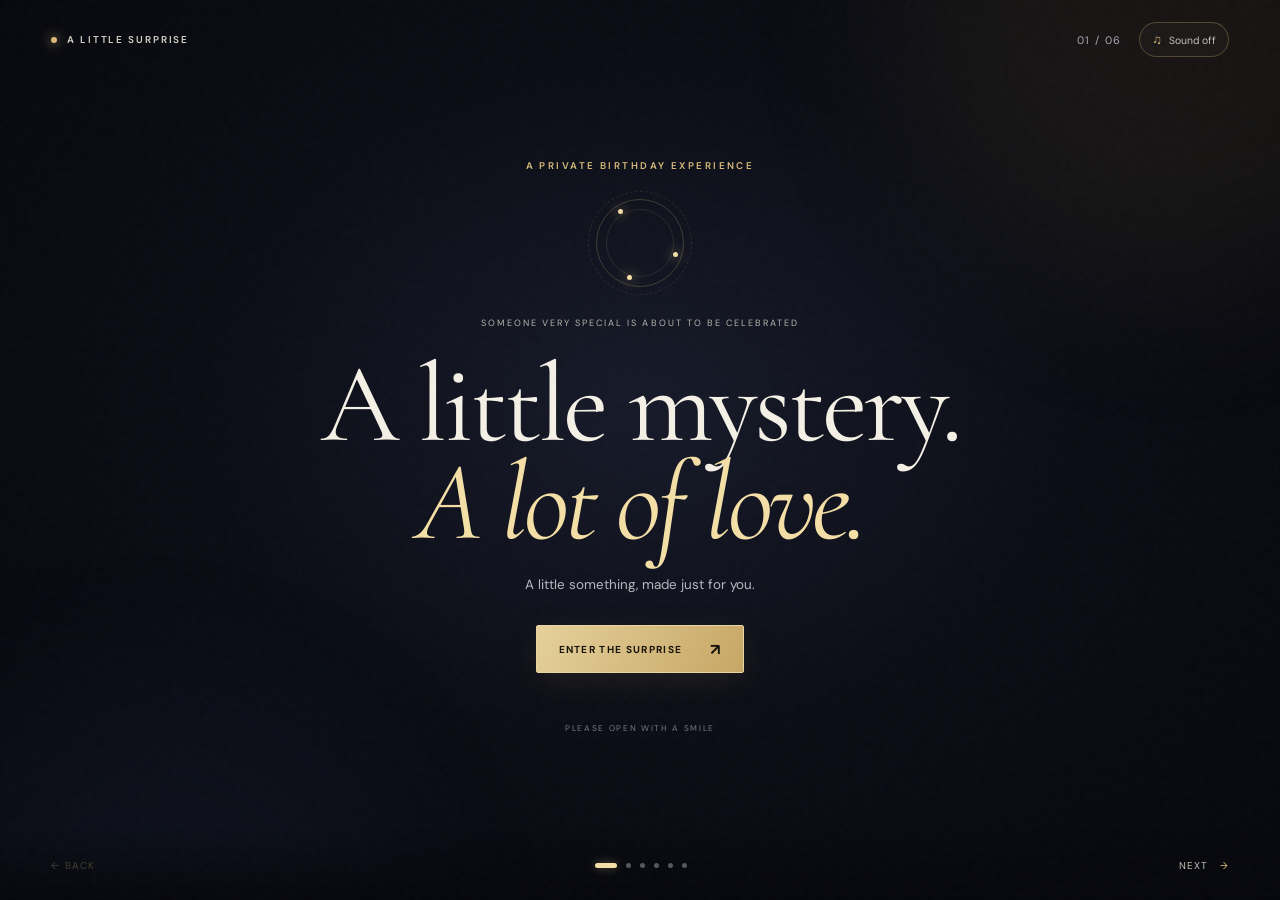
==== index.html @ 90b648a1 "Create index.html" ====
<!doctype html>
<html lang="en">
<head>
  <meta charset="utf-8">
  <meta name="viewport" content="width=device-width, initial-scale=1">
  <meta name="theme-color" content="#090b12">
  <meta name="description" content="A birthday surprise made with love for Bhaiya — 14 November.">
  <title>A Special Surprise | 14 November</title>
  <link rel="preconnect" href="https://fonts.googleapis.com">
  <link rel="preconnect" href="https://fonts.gstatic.com" crossorigin>
  <link href="https://fonts.googleapis.com/css2?family=Cormorant+Garamond:wght@400;500;600;700&family=DM+Sans:wght@400;500;600;700&display=swap" rel="stylesheet">
  <link rel="stylesheet" href="style.css">
</head>
<body>
  <div class="grain" aria-hidden="true"></div>
  <div class="ambient ambient-one" aria-hidden="true"></div>
  <div class="ambient ambient-two" aria-hidden="true"></div>
  <div id="sparkles" class="sparkles" aria-hidden="true"></div>

  <header class="topbar">
    <a class="wordmark" href="#" aria-label="Birthday surprise home" id="homeLink"><span class="wordmark-dot"></span> A LITTLE SURPRISE</a>
    <div class="topbar-right">
      <span id="stepCounter" class="step-counter">01 / 06</span>
      <button id="soundToggle" class="sound-toggle" type="button" aria-pressed="false" title="Toggle ambient sound">♫ <span>Sound off</span></button>
    </div>
  </header>

  <main id="experience" aria-live="polite">
    <!-- Page 1: The Mysterious Entrance -->
    <section class="page active" data-page="0" aria-label="The Mysterious Entrance">
      <div class="page-content entrance-content">
        <p class="eyebrow reveal">A PRIVATE BIRTHDAY EXPERIENCE</p>
        <div class="orbit" aria-hidden="true"><span></span><span></span><span></span></div>
        <p class="micro-label reveal delay-1">SOMEONE VERY SPECIAL IS ABOUT TO BE CELEBRATED</p>
        <h1 class="hero-title reveal delay-2">A little mystery.<br><em>A lot of love.</em></h1>
        <p class="subcopy reveal delay-3">A little something, made just for you.</p>
        <button class="primary-button reveal delay-4" data-next type="button">ENTER THE SURPRISE <span>↗</span></button>
        <p class="bottom-note reveal delay-4">PLEASE OPEN WITH A SMILE</p>
      </div>
    </section>

    <!-- Page 2: Grand reveal -->
    <section class="page" data-page="1" aria-label="The Grand Reveal" hidden>
      <div class="page-content reveal-page">
        <p class="eyebrow">TODAY, WE CELEBRATE SOMEONE EXTRAORDINARY</p>
        <div class="fine-line"></div>
        <p class="name-small">THE ONE & ONLY</p>
        <h2 class="brother-name"><span>"l"ΛΠVΞΞR</span><span>ΛHl'll'lΞD</span></h2>
        <div class="fine-line short"></div>
        <h3 class="birthday-heading">Happy Birthday, <em>Bhai!</em></h3>
        <p class="date-line">14 <span>·</span> NOVEMBER</p>
        <p class="subcopy">Your day. Your story. Your own little universe.</p>
        <button class="primary-button" data-next type="button">THERE'S MORE <span>↗</span></button>
      </div>
    </section>

    <!-- Page 3: Gift -->
    <section class="page" data-page="2" aria-label="Unlock Your Surprise" hidden>
      <div class="page-content gift-content">
        <p class="eyebrow">A LITTLE SOMETHING, JUST FOR YOU</p>
        <h2 class="section-title">A gift with <em>meaning.</em></h2>
        <p class="subcopy">Some surprises are better when you open them yourself.</p>
        <button id="giftButton" class="gift-button" type="button" aria-label="Open your gift">
          <span class="gift-glow"></span><span class="gift-bow">✧</span><span class="gift-box">🎁</span>
          <span class="gift-caption">TAP TO UNWRAP</span>
        </button>
        <div id="giftMessage" class="gift-message" hidden>
          <p class="eyebrow">SURPRISE UNLOCKED</p>
          <h3>For the brother who deserves the world. ✨</h3>
          <p>May life bring you more reasons to smile, more dreams to chase, and more beautiful moments than you can count.</p>
          <button class="primary-button" data-next type="button">READ MY LETTER <span>↗</span></button>
        </div>
      </div>
    </section>

    <!-- Page 4: Letter -->
    <section class="page" data-page="3" aria-label="A Message From the Heart" hidden>
      <div class="page-content letter-content">
        <p class="eyebrow">A MESSAGE FROM THE HEART</p>
        <article class="letter">
          <div class="letter-top">✦ &nbsp; A LETTER FOR BHAIYA &nbsp; ✦</div>
          <h2>Dear Bhaiya, <em>❤️</em></h2>
          <p>You are more than just my brother. You are someone I look up to, someone whose presence makes life better, and someone I will always wish the best for.</p>
          <p>On your special day, I wish you happiness, success, peace, good health, and the courage to achieve every dream you carry in your heart.</p>
          <p>No matter how busy life gets, I hope you always remember how much you mean to me.</p>
          <p class="signature">With love,<br><span>Your little brother</span></p>
          <p class="edit-note">P.S. You can personalize this letter in <code>script.js</code>.</p>
        </article>
        <button class="primary-button" data-next type="button">OUR MEMORIES <span>↗</span></button>
      </div>
    </section>

    <!-- Page 5: Memories -->
    <section class="page" data-page="4" aria-label="Memories and Moments" hidden>
      <div class="page-content memories-content">
        <p class="eyebrow">LITTLE MOMENTS. BIG MEMORIES.</p>
        <h2 class="section-title">Our story, <em>still unfolding.</em></h2>
        <p class="subcopy">A few words for all the memories we have — and all the ones still waiting for us.</p>
        <div class="memory-grid">
          <article class="memory-card memory-card-one"><span class="memory-icon">✦</span><p>THE GOOD TIMES</p><h3>More laughter,<br>always.</h3></article>
          <article class="memory-card memory-card-two"><span class="memory-icon">∞</span><p>THE BOND</p><h3>A brother today.<br>A friend forever.</h3></article>
          <article class="memory-card memory-card-three"><span class="memory-icon">☾</span><p>WHAT'S AHEAD</p><h3>More memories<br>to make.</h3></article>
        </div>
        <p class="memory-footnote">Add your real photos and favorite memories here whenever you're ready.</p>
        <button class="primary-button" data-next type="button">ONE LAST THING <span>↗</span></button>
      </div>
    </section>

    <!-- Page 6: Final celebration -->
    <section class="page" data-page="5" aria-label="The Final Celebration" hidden>
      <div class="page-content finale-content">
        <div class="firework firework-one" aria-hidden="true"></div>
        <div class="firework firework-two" aria-hidden="true"></div>
        <div class="cake" aria-hidden="true">🎂</div>
        <p class="eyebrow">A NEW CHAPTER BEGINS</p>
        <h2 class="finale-title">HAPPY<br><em>BIRTHDAY!</em></h2>
        <p class="finale-name">"l"ΛΠVΞΞR ΛHl'll'lΞD</p>
        <p class="date-line">14 <span>·</span> NOVEMBER</p>
        <p class="finale-message">May your next chapter be your best one yet.</p>
        <p class="made-with-love">MADE WITH LOVE, ESPECIALLY FOR YOU <span>♥</span></p>
        <button id="restartButton" class="secondary-button" type="button">↺ EXPERIENCE IT AGAIN</button>
      </div>
    </section>
  </main>

  <nav class="page-nav" aria-label="Experience navigation">
    <button id="prevButton" class="nav-button" type="button" disabled>← <span>BACK</span></button>
    <div class="progress-dots" id="progressDots" aria-label="Page progress">
      <button class="progress-dot active" data-go="0" aria-label="Go to entrance"></button>
      <button class="progress-dot" data-go="1" aria-label="Go to grand reveal"></button>
      <button class="progress-dot" data-go="2" aria-label="Go to gift"></button>
      <button class="progress-dot" data-go="3" aria-label="Go to letter"></button>
      <button class="progress-dot" data-go="4" aria-label="Go to memories"></button>
      <button class="progress-dot" data-go="5" aria-label="Go to celebration"></button>
    </div>
    <button id="nextButton" class="nav-button" type="button">NEXT <span>→</span></button>
  </nav>

  <div id="transitionCurtain" class="transition-curtain" aria-hidden="true">
    <div class="curtain-inner"><span class="curtain-star">✦</span><p>THE MYSTERIOUS ENTRANCE</p><span class="curtain-line"></span></div>
  </div>
  <noscript><p class="noscript">Please enable JavaScript to experience the page transitions.</p></noscript>
  <script src="script.js"></script>
</body>
  </html>
---- style.css ----
/* Birthday Surprise — Midnight & Gold theme */
:root {
  --bg: #090b12;
  --bg-soft: #111522;
  --gold: #d9bd7b;
  --gold-bright: #f4dfa6;
  --cream: #f5f0e6;
  --muted: #a9a9b5;
  --line: rgba(217,189,123,.28);
  --serif: "Cormorant Garamond", Georgia, serif;
  --sans: "DM Sans", Arial, sans-serif;
}
* { box-sizing: border-box; }
html, body { margin: 0; min-height: 100%; background: var(--bg); color: var(--cream); font-family: var(--sans); }
body { min-height: 100svh; overflow: hidden; background: radial-gradient(ellipse at 50% 45%, #171a29 0%, #0b0d15 48%, #07080d 100%); }
button, a { font: inherit; }
button { color: inherit; }
.grain { position: fixed; inset: 0; pointer-events: none; opacity: .12; z-index: 20; background-image: url("data:image/svg+xml,%3Csvg viewBox='0 0 180 180' xmlns='http://www.w3.org/2000/svg'%3E%3Cfilter id='n'%3E%3CfeTurbulence type='fractalNoise' baseFrequency='.8' numOctaves='3' stitchTiles='stitch'/%3E%3C/filter%3E%3Crect width='100%25' height='100%25' filter='url(%23n)' opacity='.18'/%3E%3C/svg%3E"); }
.ambient { position: fixed; width: 42vw; height: 42vw; border-radius: 50%; filter: blur(90px); opacity: .10; pointer-events: none; }
.ambient-one { background: #9c7735; top: -20vw; right: -12vw; }
.ambient-two { background: #3c4b83; bottom: -26vw; left: -10vw; }
.sparkles { position: fixed; inset: 0; overflow: hidden; pointer-events: none; z-index: 1; }
.sparkle { position: absolute; width: 2px; height: 2px; border-radius: 50%; background: var(--gold-bright); box-shadow: 0 0 9px 2px rgba(244,223,166,.35); animation: twinkle var(--duration, 4s) ease-in-out infinite; animation-delay: var(--delay, 0s); opacity: .4; }
@keyframes twinkle { 0%,100% { transform: scale(.6); opacity: .18; } 50% { transform: scale(1.6); opacity: .9; } }
.topbar { position: fixed; z-index: 10; top: 0; left: 0; right: 0; display: flex; align-items: center; justify-content: space-between; padding: 22px clamp(18px, 4vw, 54px); }
.wordmark { color: #d8d4c9; text-decoration: none; letter-spacing: .19em; font-size: .62rem; font-weight: 600; display: flex; align-items: center; gap: 10px; }
.wordmark-dot { width: 6px; height: 6px; border-radius: 50%; background: var(--gold); box-shadow: 0 0 12px var(--gold); }
.topbar-right { display: flex; align-items: center; gap: 18px; }
.step-counter { color: var(--muted); letter-spacing: .12em; font-size: .68rem; font-variant-numeric: tabular-nums; }
.sound-toggle { border: 1px solid var(--line); border-radius: 99px; padding: 8px 12px; background: rgba(255,255,255,.025); color: var(--gold); font-size: .8rem; cursor: pointer; }
.sound-toggle span { color: #c5c1b8; font-size: .65rem; margin-left: 4px; }
#experience { position: relative; z-index: 2; min-height: 100svh; }
.page { position: absolute; inset: 0; min-height: 100svh; display: grid; place-items: center; padding: 92px 22px 92px; opacity: 0; visibility: hidden; transform: translateY(14px) scale(.99); transition: opacity .45s ease, transform .55s cubic-bezier(.2,.75,.25,1), visibility .45s; overflow-y: auto; }
.page.active { opacity: 1; visibility: visible; transform: translateY(0) scale(1); }
.page.leaving { opacity: 0; transform: translateY(-14px) scale(.99); }
.page-content { width: min(100%, 820px); margin: auto; text-align: center; position: relative; z-index: 2; }
.eyebrow { color: var(--gold); font-size: .61rem; font-weight: 600; letter-spacing: .25em; line-height: 1.8; margin: 0 0 22px; }
.micro-label, .name-small { color: #b8b5ae; font-size: .57rem; letter-spacing: .22em; line-height: 1.8; }
.hero-title, .section-title, .finale-title { font-family: var(--serif); font-weight: 400; letter-spacing: -.035em; }
.hero-title { font-size: clamp(3.3rem, 9vw, 7rem); line-height: .87; margin: 25px 0 22px; }
.hero-title em, .section-title em, .birthday-heading em, .finale-title em { color: var(--gold-bright); font-weight: 400; }
.subcopy { color: #b8b8c2; font-size: .84rem; line-height: 1.8; margin: 0 auto 28px; max-width: 470px; }
.primary-button { display: inline-flex; align-items: center; gap: 28px; justify-content: center; min-height: 48px; padding: 0 22px; background: linear-gradient(120deg, #e6d19b, #c7a765); border: 1px solid #e8d5a2; border-radius: 2px; color: #17130b; font-size: .63rem; letter-spacing: .13em; font-weight: 700; cursor: pointer; box-shadow: 0 8px 32px rgba(191,153,75,.11); transition: transform .2s ease, box-shadow .2s ease; }
.primary-button:hover { transform: translateY(-2px); box-shadow: 0 10px 38px rgba(191,153,75,.23); }
.primary-button span { font-size: 1rem; }
.bottom-note { margin-top: 50px; font-size: .52rem; color: #777986; letter-spacing: .2em; }
.orbit { width: 88px; height: 88px; margin: 24px auto 28px; border: 1px solid rgba(217,189,123,.24); border-radius: 50%; position: relative; display: grid; place-items: center; animation: orbitPulse 5s ease-in-out infinite; }
.orbit:before, .orbit:after { content: ""; position: absolute; border: 1px solid rgba(217,189,123,.13); border-radius: 50%; }
.orbit:before { inset: 9px; } .orbit:after { inset: -9px; border-style: dashed; }
.orbit span { position: absolute; width: 5px; height: 5px; border-radius: 50%; background: var(--gold-bright); box-shadow: 0 0 12px var(--gold); }
.orbit span:nth-child(1) { top: 9px; left: 21px; } .orbit span:nth-child(2) { right: 5px; bottom: 29px; } .orbit span:nth-child(3) { bottom: 6px; left: 30px; }
@keyframes orbitPulse { 50% { transform: rotate(22deg) scale(1.04); } }
.reveal { animation: reveal .9s both; } .delay-1 { animation-delay: .15s; } .delay-2 { animation: reveal 1s .25s both; } .delay-3 { animation: reveal 1s .4s both; } .delay-4 { animation: reveal 1s .55s both; }
@keyframes reveal { from { opacity: 0; transform: translateY(14px); } to { opacity: 1; transform: translateY(0); } }
.fine-line { height: 1px; width: min(100%, 420px); margin: 0 auto 26px; background: linear-gradient(90deg, transparent, var(--gold), transparent); }
.fine-line.short { width: 150px; margin: 25px auto 22px; }
.name-small { margin: 0 0 15px; }
.brother-name { font-family: var(--serif); font-weight: 500; font-size: clamp(2.2rem, 7.8vw, 5.5rem); letter-spacing: .025em; line-height: .92; margin: 0; color: var(--gold-bright); text-shadow: 0 0 40px rgba(217,189,123,.1); overflow-wrap: anywhere; }
.brother-name span { display: block; }
.birthday-heading { font-family: var(--serif); font-size: clamp(1.8rem, 5vw, 3.2rem); font-weight: 400; margin: 0 0 14px; }
.date-line { color: var(--gold); font-size: .7rem; letter-spacing: .28em; font-weight: 600; margin: 0 0 24px; }
.date-line span { padding: 0 6px; color: #82724d; }
.reveal-page .subcopy { margin-bottom: 25px; }
.section-title { font-size: clamp(2.7rem, 7vw, 5rem); line-height: .98; margin: 0 0 18px; }
.gift-button { width: 200px; height: 200px; margin: 16px auto 10px; border: 1px solid rgba(217,189,123,.26); border-radius: 50%; background: radial-gradient(circle, rgba(217,189,123,.12), rgba(10,12,20,.2) 68%); display: flex; flex-direction: column; align-items: center; justify-content: center; position: relative; cursor: pointer; transition: transform .3s; }
.gift-button:hover { transform: scale(1.04); }
.gift-glow { position: absolute; inset: 15px; border: 1px dashed rgba(217,189,123,.32); border-radius: 50%; animation: rotate 25s linear infinite; }
@keyframes rotate { to { transform: rotate(360deg); } }
.gift-box { font-size: 4.2rem; filter: drop-shadow(0 0 22px rgba(217,189,123,.28)); }
.gift-bow { position: absolute; top: 30px; color: var(--gold-bright); font-size: 1.6rem; }
.gift-caption { color: var(--gold); font-size: .55rem; letter-spacing: .18em; margin-top: 6px; }
.gift-message { max-width: 500px; margin: 20px auto 0; padding: 22px; border: 1px solid var(--line); background: rgba(14,16,25,.88); animation: reveal .7s both; }
.gift-message .eyebrow { margin-bottom: 10px; }
.gift-message h3 { font: 500 2rem var(--serif); margin: 0 0 8px; color: var(--gold-bright); }
.gift-message p:not(.eyebrow) { color: #c3c0c0; font-size: .85rem; line-height: 1.8; }
.letter { text-align: left; width: min(100%, 610px); margin: 0 auto 24px; background: #eee4d1; color: #43382d; padding: clamp(24px, 5vw, 48px); box-shadow: 0 18px 70px rgba(0,0,0,.22); position: relative; }
.letter:before { content: ""; position: absolute; inset: 9px; border: 1px solid rgba(132,96,53,.22); pointer-events: none; }
.letter-top { color: #9c7948; font-size: .55rem; letter-spacing: .16em; text-align: center; margin-bottom: 25px; }
.letter h2 { font: 600 clamp(2rem, 5vw, 2.7rem) var(--serif); margin: 0 0 15px; color: #5b412b; }
.letter h2 em { font-style: normal; }
.letter p { font: 400 1rem/1.75 var(--serif); margin: 0 0 12px; }
.letter .signature { margin-top: 20px; color: #6d4d2f; }
.signature span { font-size: 1.25rem; font-weight: 600; }
.letter .edit-note { margin: 15px 0 0; font: 400 .7rem/1.5 var(--sans); color: #8d7a66; }
.letter code { background: rgba(0,0,0,.06); padding: 2px 4px; }
.memories-content { width: min(100%, 940px); }
.memory-grid { display: grid; grid-template-columns: repeat(3, 1fr); gap: 12px; margin: 28px 0 15px; text-align: left; }
.memory-card { min-height: 190px; padding: 20px; border: 1px solid rgba(217,189,123,.23); position: relative; overflow: hidden; display: flex; flex-direction: column; justify-content: flex-end; background: linear-gradient(145deg, rgba(39,39,52,.8), rgba(14,16,24,.85)); }
.memory-card:after { content: ""; position: absolute; width: 160px; height: 160px; border-radius: 50%; border: 1px solid rgba(217,189,123,.14); top: -70px; right: -60px; box-shadow: 0 0 0 18px rgba(217,189,123,.025), 0 0 0 38px rgba(217,189,123,.02); }
.memory-card-two { background: linear-gradient(145deg, rgba(42,37,55,.9), rgba(17,17,26,.9)); }
.memory-card-three { background: linear-gradient(145deg, rgba(27,42,55,.9), rgba(13,17,25,.9)); }
.memory-icon { position: absolute; top: 18px; left: 20px; color: var(--gold); font-size: 1.2rem; }
.memory-card p { color: var(--gold); font-size: .52rem; letter-spacing: .17em; margin: 0 0 10px; }
.memory-card h3 { font: 500 clamp(1.35rem, 3vw, 2rem)/1.05 var(--serif); margin: 0; position: relative; z-index: 1; }
.memory-footnote { color: #777986; font-size: .67rem; margin: 0 0 22px; }
.cake { font-size: 3.2rem; margin-bottom: 12px; filter: drop-shadow(0 0 22px rgba(217,189,123,.2)); animation: cakeFloat 3s ease-in-out infinite; }
@keyframes cakeFloat { 50% { transform: translateY(-7px) rotate(2deg); } }
.finale-title { font-size: clamp(4rem, 12vw, 8.5rem); line-height: .75; margin: 18px 0 22px; }
.finale-name { color: #e4d4ad; font: 500 clamp(1.15rem, 4vw, 2rem) var(--serif); letter-spacing: .025em; margin: 0 0 18px; overflow-wrap: anywhere; }
.finale-message { color: #c4c0b6; font: 400 1.25rem var(--serif); margin: 0 auto 34px; }
.made-with-love { color: #8e8b91; font-size: .55rem; letter-spacing: .2em; }
.made-with-love span { color: var(--gold); margin-left: 6px; }
.secondary-button { border: 1px solid var(--line); background: transparent; color: var(--gold); padding: 12px 17px; margin-top: 14px; font-size: .58rem; letter-spacing: .14em; cursor: pointer; }
.firework { position: absolute; width: 90px; height: 90px; border-radius: 50%; opacity: .5; background: repeating-conic-gradient(from 0deg, transparent 0 9deg, rgba(217,189,123,.8) 10deg 11deg, transparent 12deg 20deg); mask: radial-gradient(circle, transparent 0 8%, #000 10% 12%, transparent 14% 100%); animation: firework 4s ease-out infinite; }
.firework-one { top: 7%; left: 10%; } .firework-two { top: 17%; right: 8%; animation-delay: 1.4s; width: 70px; height: 70px; }
@keyframes firework { 0%,100% { transform: scale(.6); opacity: .1; } 45% { transform: scale(1.25); opacity: .65; } }
.page-nav { position: fixed; z-index: 10; bottom: 0; left: 0; right: 0; display: flex; align-items: center; justify-content: space-between; padding: 18px clamp(18px, 4vw, 54px); background: linear-gradient(0deg, rgba(7,8,13,.95), rgba(7,8,13,0)); }
.nav-button { background: transparent; border: 0; color: #c9c4b8; cursor: pointer; padding: 10px 0; font-size: .62rem; letter-spacing: .12em; }
.nav-button span { color: var(--gold); margin-left: 7px; }
.nav-button:disabled { opacity: .28; cursor: not-allowed; }
#prevButton span { margin-left: 0; margin-right: 7px; }
.progress-dots { display: flex; gap: 9px; align-items: center; }
.progress-dot { width: 5px; height: 5px; border-radius: 50%; border: 0; padding: 0; background: #555762; cursor: pointer; transition: all .25s; }
.progress-dot.active { background: var(--gold-bright); width: 22px; border-radius: 99px; box-shadow: 0 0 10px rgba(217,189,123,.4); }
.transition-curtain { position: fixed; inset: 0; background: #07090f; z-index: 50; display: grid; place-items: center; opacity: 0; visibility: hidden; transition: opacity .35s, visibility .35s; }
.transition-curtain.show { opacity: 1; visibility: visible; }
.curtain-inner { text-align: center; transform: translateY(10px); transition: transform .45s ease; }
.transition-curtain.show .curtain-inner { transform: translateY(0); }
.curtain-star { color: var(--gold); font-size: 1.6rem; display: block; margin-bottom: 15px; animation: rotate 5s linear infinite; }
.curtain-inner p { font-size: .6rem; letter-spacing: .26em; color: #d8c18a; }
.curtain-line { display: block; width: 70px; height: 1px; margin: 18px auto; background: linear-gradient(90deg, transparent, var(--gold), transparent); }
.noscript { position: fixed; z-index: 100; bottom: 0; background: #fff; color: #111; padding: 1rem; }
[hidden] { display: none !important; }
@media (max-width: 620px) {
  .topbar { padding-top: 17px; padding-bottom: 17px; }
  .wordmark { font-size: .53rem; letter-spacing: .12em; }
  .topbar-right { gap: 10px; }
  .sound-toggle { padding: 7px 9px; }
  .sound-toggle span { display: none; }
  .page { padding: 84px 18px 88px; }
  .eyebrow { font-size: .52rem; letter-spacing: .18em; margin-bottom: 17px; }
  .orbit { width: 66px; height: 66px; margin: 18px auto 22px; }
  .hero-title { font-size: clamp(3.1rem, 14vw, 5rem); }
  .bottom-note { margin-top: 32px; }
  .memory-grid { grid-template-columns: 1fr; max-width: 400px; margin: 20px auto 12px; }
  .memory-card { min-height: 112px; padding: 17px 20px 17px 68px; }
  .memory-icon { top: 20px; left: 22px; }
  .memory-card h3 br { display: none; }
  .memories-content .section-title { font-size: 2.8rem; }
  .memory-footnote { line-height: 1.6; }
  .letter { padding: 26px 23px; }
  .letter p { font-size: .96rem; }
  .gift-button { width: 170px; height: 170px; }
  .finale-title { font-size: clamp(4rem, 18vw, 6.5rem); }
  .page-nav { padding: 12px 18px; }
  .nav-button { font-size: .55rem; }
  .progress-dots { gap: 7px; }
}
@media (max-height: 720px) and (min-width: 621px) {
  .page { padding-top: 74px; padding-bottom: 72px; }
  .orbit { width: 60px; height: 60px; margin: 10px auto 14px; }
  .hero-title { font-size: clamp(3rem, 7vw, 5.2rem); margin: 14px 0; }
  .bottom-note { margin-top: 22px; }
}
@media (prefers-reduced-motion: reduce) {
  *, *::before, *::after { animation-duration: .01ms !important; animation-iteration-count: 1 !important; scroll-behavior: auto !important; transition-duration: .01ms !important; }
}
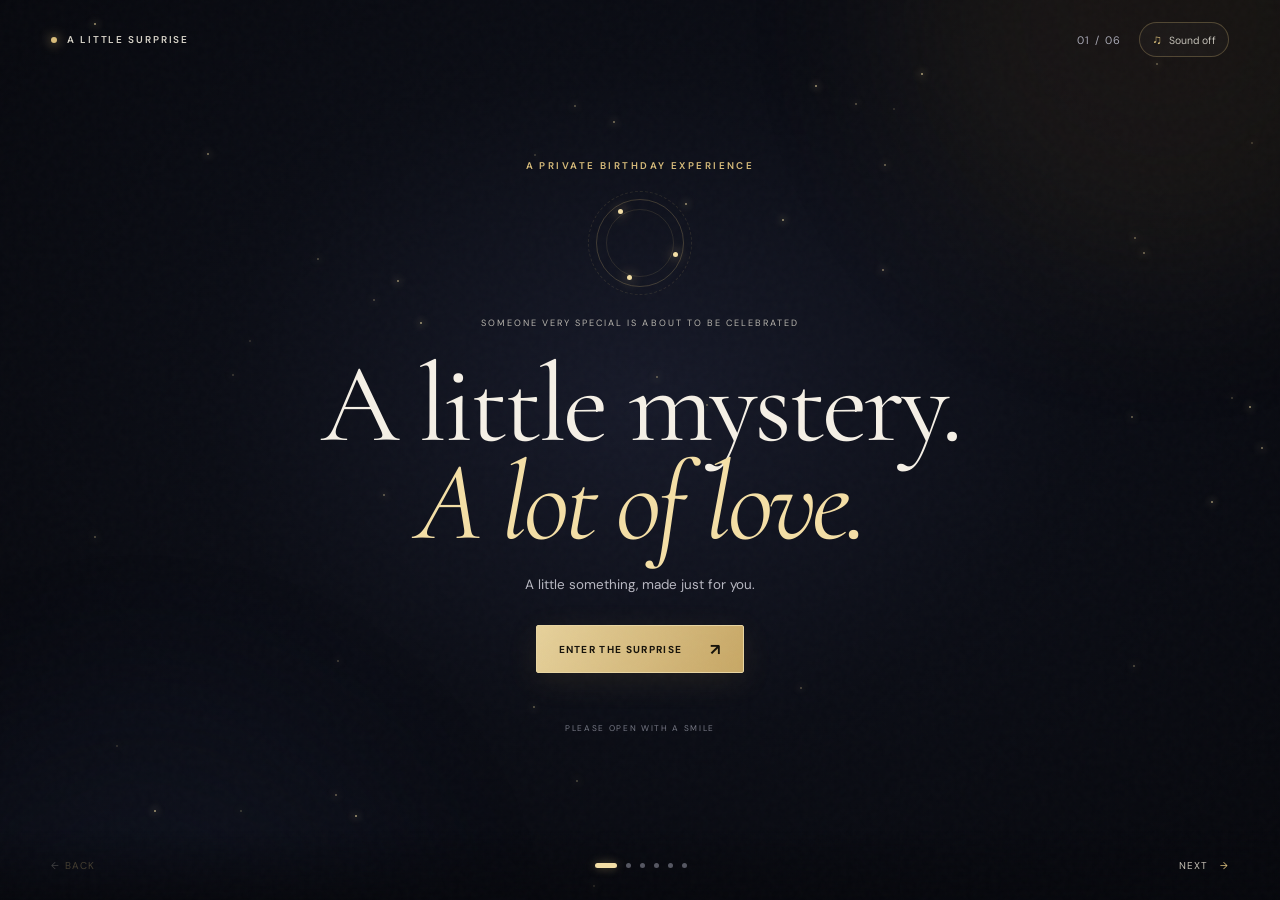
==== commit 9d960b40: "Update index.html" ====
--- a/index.html
+++ b/index.html
@@ -61,7 +61,21 @@
         <h2 class="section-title">A gift with <em>meaning.</em></h2>
         <p class="subcopy">Some surprises are better when you open them yourself.</p>
         <button id="giftButton" class="gift-button" type="button" aria-label="Open your gift">
-          <span class="gift-glow"></span><span class="gift-bow">✧</span><span class="gift-box">🎁</span>
+          <span class="gift-glow"></span><span class="gift-bow">✧</span>
+          
+          
+          
+          
+<img
+  class="gift-box-image"
+  src="gift-box-surprise.jpg"
+  alt="A glowing golden gift box releasing magical sparks"
+/>
+
+
+
+
+          
           <span class="gift-caption">TAP TO UNWRAP</span>
         </button>
         <div id="giftMessage" class="gift-message" hidden>
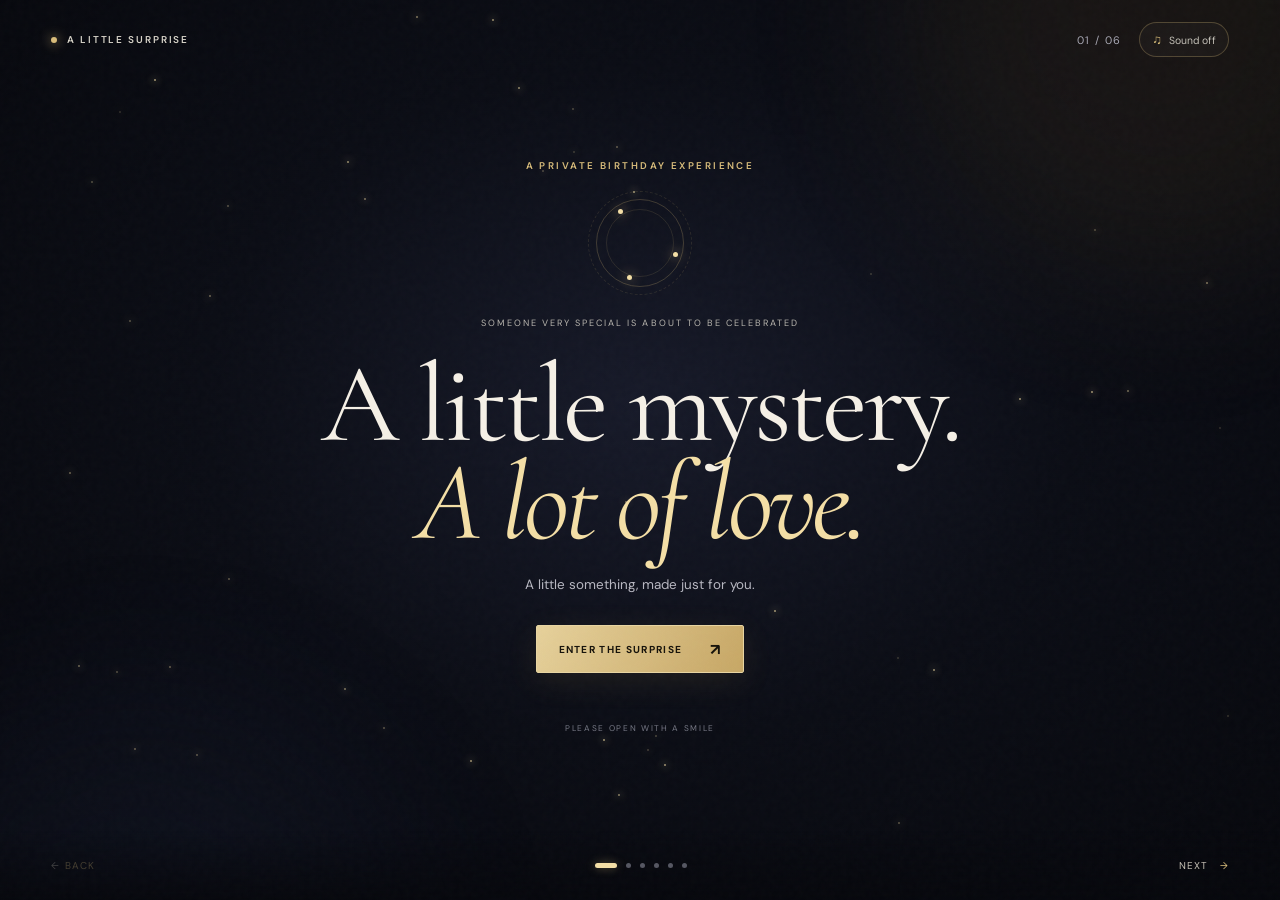
==== commit 14a1e26f: "Update index.html" ====
--- a/index.html
+++ b/index.html
@@ -45,9 +45,9 @@
         <p class="eyebrow">TODAY, WE CELEBRATE SOMEONE EXTRAORDINARY</p>
         <div class="fine-line"></div>
         <p class="name-small">THE ONE & ONLY</p>
-        <h2 class="brother-name"><span>"l"ΛΠVΞΞR</span><span>ΛHl'll'lΞD</span></h2>
+        <h2 class="brother-name">"l"ΛΠVΞΞR ΛHl'll'lΞD</h2>
         <div class="fine-line short"></div>
-        <h3 class="birthday-heading">Happy Birthday, <em>Bhai!</em></h3>
+        <h3 class="birthday-heading">Happy Birthday, <em>BHΛiJΛΝ</em></h3>
         <p class="date-line">14 <span>·</span> NOVEMBER</p>
         <p class="subcopy">Your day. Your story. Your own little universe.</p>
         <button class="primary-button" data-next type="button">THERE'S MORE <span>↗</span></button>
--- a/style.css
+++ b/style.css
@@ -155,3 +155,53 @@
 @media (prefers-reduced-motion: reduce) {
   *, *::before, *::after { animation-duration: .01ms !important; animation-iteration-count: 1 !important; scroll-behavior: auto !important; transition-duration: .01ms !important; }
 }
+
+
+
+
+
+/*aber noton jokto 
+
+
+/* Real gift-box image */
+.gift-button {
+  width: min(100%, 520px);
+  height: auto;
+  aspect-ratio: 16 / 9;
+  margin: 20px auto;
+  padding: 0;
+  display: block;
+  position: relative;
+  overflow: hidden;
+  border: 1px solid rgba(217, 189, 123, 0.4);
+  border-radius: 5px;
+  background: #080d16;
+}
+
+.gift-box-image {
+  display: block;
+  width: 100%;
+  height: 100%;
+  object-fit: cover;
+  object-position: center;
+}
+
+.gift-glow,
+.gift-bow {
+  display: none;
+}
+
+.gift-caption {
+  position: absolute;
+  bottom: 14px;
+  left: 50%;
+  transform: translateX(-50%);
+  padding: 10px 16px;
+  white-space: nowrap;
+  background: rgba(8, 10, 16, 0.8);
+  border: 1px solid rgba(217, 189, 123, 0.6);
+  color: #f4dfa6;
+  font-size: 11px;
+  letter-spacing: 2px;
+}
+
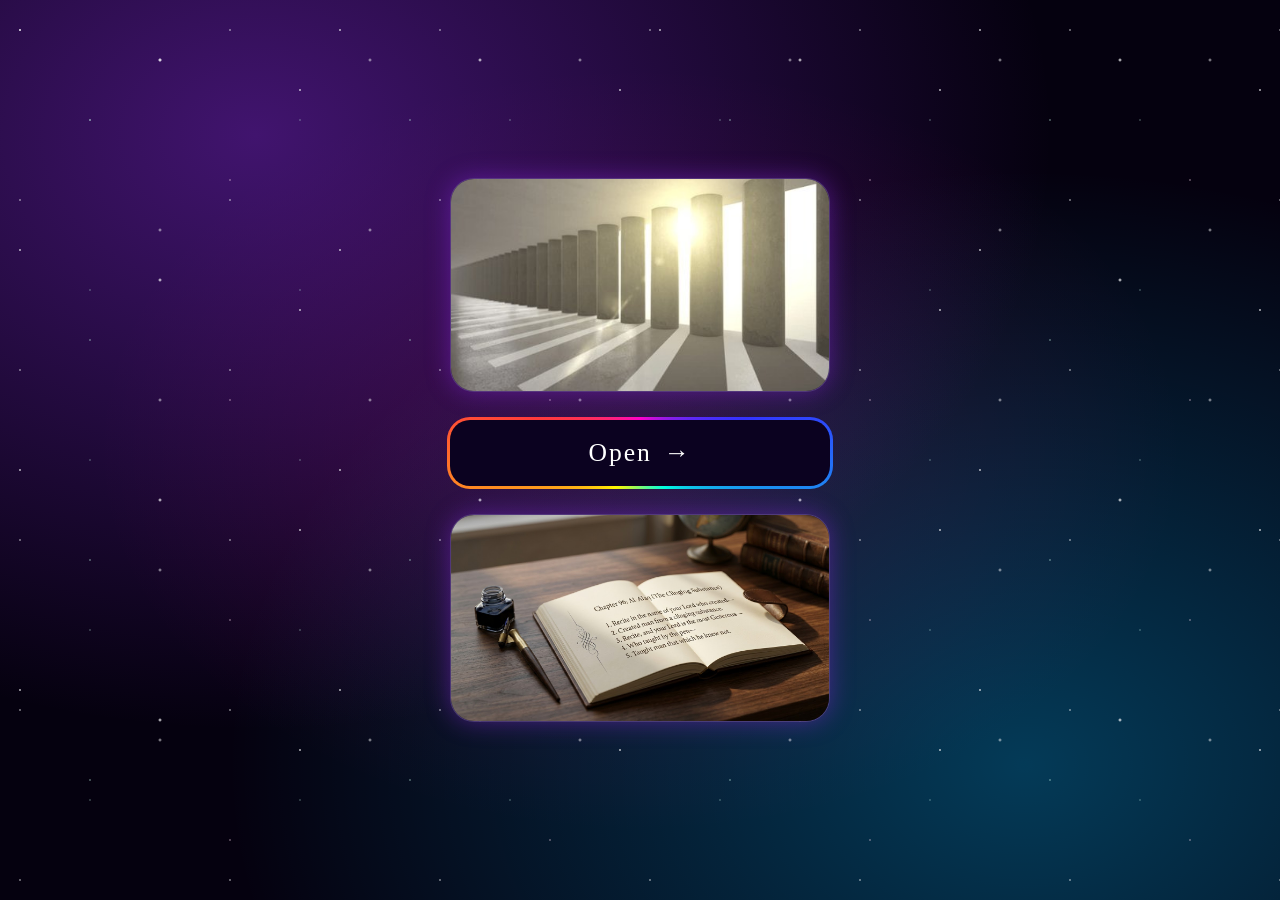
==== commit 083e5896: "Create index.html" ====
--- a/index.html
+++ b/index.html
@@ -1,160 +1,121 @@
-<!doctype html>
-<html lang="en">
+<!DOCTYPE html>
+<html lang="bn">
 <head>
-  <meta charset="utf-8">
-  <meta name="viewport" content="width=device-width, initial-scale=1">
-  <meta name="theme-color" content="#090b12">
-  <meta name="description" content="A birthday surprise made with love for Bhaiya — 14 November.">
-  <title>A Special Surprise | 14 November</title>
-  <link rel="preconnect" href="https://fonts.googleapis.com">
-  <link rel="preconnect" href="https://fonts.gstatic.com" crossorigin>
-  <link href="https://fonts.googleapis.com/css2?family=Cormorant+Garamond:wght@400;500;600;700&family=DM+Sans:wght@400;500;600;700&display=swap" rel="stylesheet">
-  <link rel="stylesheet" href="style.css">
+<meta charset="UTF-8">
+<meta name="viewport" content="width=device-width, initial-scale=1">
+<title>মহাজাগতিক</title>
+<style>
+  @property --angle { syntax: "<angle>"; initial-value: 0deg; inherits: false; }
+
+  * { box-sizing: border-box; margin: 0; padding: 0; }
+
+  body {
+    min-height: 100vh;
+    display: flex;
+    justify-content: center;
+    align-items: center;
+    padding: 20px;
+    color: #fff;
+    background:
+      radial-gradient(ellipse at 20% 15%, rgba(138,43,226,.45), transparent 55%),
+      radial-gradient(ellipse at 80% 85%, rgba(0,191,255,.30), transparent 55%),
+      radial-gradient(ellipse at 50% 50%, rgba(255,20,147,.15), transparent 60%),
+      #05010f;
+    overflow-x: hidden;
+  }
+
+  /* তারা */
+  .stars, .stars::after {
+    content: "";
+    position: fixed; inset: 0;
+    background-image:
+      radial-gradient(1.5px 1.5px at 20px 30px, #fff, transparent),
+      radial-gradient(1px 1px at 90px 120px, #cfe, transparent),
+      radial-gradient(2px 2px at 160px 60px, #fff, transparent),
+      radial-gradient(1px 1px at 230px 180px, #fde, transparent),
+      radial-gradient(1.5px 1.5px at 300px 90px, #fff, transparent);
+    background-size: 320px 220px;
+    animation: twinkle 4s ease-in-out infinite alternate;
+    pointer-events: none;
+    z-index: 0;
+  }
+  .stars::after { background-size: 210px 170px; animation-delay: 2s; opacity: .7; }
+  @keyframes twinkle { from { opacity: .3; } to { opacity: 1; } }
+
+  .container {
+    position: relative; z-index: 1;
+    width: 100%; max-width: 380px;
+    display: flex; flex-direction: column;
+    gap: 28px;
+  }
+
+  .card {
+    border-radius: 24px;
+    overflow: hidden;
+    border: 1px solid rgba(180,140,255,.35);
+    box-shadow: 0 0 25px rgba(138,43,226,.45), inset 0 0 20px rgba(255,255,255,.05);
+    background: rgba(20,5,40,.5);
+    backdrop-filter: blur(6px);
+  }
+  .card img { display: block; width: 100%; height: auto; }
+
+  /* উপরের ছবি - ভাসমান ভাব */
+  .top { animation: float 6s ease-in-out infinite; }
+  @keyframes float { 50% { transform: translateY(-8px); } }
+
+  /* Open বাটন - টিপটিপ রঙিন বর্ডার */
+  .open-btn {
+    position: relative;
+    display: flex; justify-content: center; align-items: center; gap: 12px;
+    padding: 18px;
+    font-size: 1.6rem;
+    letter-spacing: 2px;
+    text-decoration: none;
+    color: #fff;
+    border-radius: 20px;
+    background: #0b0220;
+    z-index: 0;
+  }
+  .open-btn::before {
+    content: "";
+    position: absolute; inset: -3px;
+    border-radius: 23px;
+    background: conic-gradient(from var(--angle),
+      #ff00cc, #3333ff, #00ffe0, #fff700, #ff3b3b, #ff00cc);
+    z-index: -2;
+    animation: spin 3s linear infinite, blink 1.2s ease-in-out infinite;
+  }
+  .open-btn::after {
+    content: "";
+    position: absolute; inset: 0;
+    border-radius: 20px;
+    background: #0b0220;
+    z-index: -1;
+  }
+  @keyframes spin  { to { --angle: 360deg; } }
+  @keyframes blink { 50% { opacity: .35; filter: blur(2px); } }
+
+  .open-btn .arrow { transition: transform .3s; }
+  .open-btn:hover .arrow { transform: translateX(8px); }
+  .open-btn:active { transform: scale(.97); }
+</style>
 </head>
 <body>
-  <div class="grain" aria-hidden="true"></div>
-  <div class="ambient ambient-one" aria-hidden="true"></div>
-  <div class="ambient ambient-two" aria-hidden="true"></div>
-  <div id="sparkles" class="sparkles" aria-hidden="true"></div>
+  <div class="stars"></div>
 
-  <header class="topbar">
-    <a class="wordmark" href="#" aria-label="Birthday surprise home" id="homeLink"><span class="wordmark-dot"></span> A LITTLE SURPRISE</a>
-    <div class="topbar-right">
-      <span id="stepCounter" class="step-counter">01 / 06</span>
-      <button id="soundToggle" class="sound-toggle" type="button" aria-pressed="false" title="Toggle ambient sound">♫ <span>Sound off</span></button>
+  <main class="container">
+    <div class="card top">
+      <img src="p1.jpg" alt="ছবি ১">
     </div>
-  </header>
 
-  <main id="experience" aria-live="polite">
-    <!-- Page 1: The Mysterious Entrance -->
-    <section class="page active" data-page="0" aria-label="The Mysterious Entrance">
-      <div class="page-content entrance-content">
-        <p class="eyebrow reveal">A PRIVATE BIRTHDAY EXPERIENCE</p>
-        <div class="orbit" aria-hidden="true"><span></span><span></span><span></span></div>
-        <p class="micro-label reveal delay-1">SOMEONE VERY SPECIAL IS ABOUT TO BE CELEBRATED</p>
-        <h1 class="hero-title reveal delay-2">A little mystery.<br><em>A lot of love.</em></h1>
-        <p class="subcopy reveal delay-3">A little something, made just for you.</p>
-        <button class="primary-button reveal delay-4" data-next type="button">ENTER THE SURPRISE <span>↗</span></button>
-        <p class="bottom-note reveal delay-4">PLEASE OPEN WITH A SMILE</p>
-      </div>
-    </section>
+    <!-- পরে নতুন পেজের লিংক এখানে বসাবেন: href="next.html" -->
+    <a class="open-btn" href="#">
+      <span>Open</span><span class="arrow">→</span>
+    </a>
 
-    <!-- Page 2: Grand reveal -->
-    <section class="page" data-page="1" aria-label="The Grand Reveal" hidden>
-      <div class="page-content reveal-page">
-        <p class="eyebrow">TODAY, WE CELEBRATE SOMEONE EXTRAORDINARY</p>
-        <div class="fine-line"></div>
-        <p class="name-small">THE ONE & ONLY</p>
-        <h2 class="brother-name">"l"ΛΠVΞΞR ΛHl'll'lΞD</h2>
-        <div class="fine-line short"></div>
-        <h3 class="birthday-heading">Happy Birthday, <em>BHΛiJΛΝ</em></h3>
-        <p class="date-line">14 <span>·</span> NOVEMBER</p>
-        <p class="subcopy">Your day. Your story. Your own little universe.</p>
-        <button class="primary-button" data-next type="button">THERE'S MORE <span>↗</span></button>
-      </div>
-    </section>
-
-    <!-- Page 3: Gift -->
-    <section class="page" data-page="2" aria-label="Unlock Your Surprise" hidden>
-      <div class="page-content gift-content">
-        <p class="eyebrow">A LITTLE SOMETHING, JUST FOR YOU</p>
-        <h2 class="section-title">A gift with <em>meaning.</em></h2>
-        <p class="subcopy">Some surprises are better when you open them yourself.</p>
-        <button id="giftButton" class="gift-button" type="button" aria-label="Open your gift">
-          <span class="gift-glow"></span><span class="gift-bow">✧</span>
-          
-          
-          
-          
-<img
-  class="gift-box-image"
-  src="gift-box-surprise.jpg"
-  alt="A glowing golden gift box releasing magical sparks"
-/>
-
-
-
-
-          
-          <span class="gift-caption">TAP TO UNWRAP</span>
-        </button>
-        <div id="giftMessage" class="gift-message" hidden>
-          <p class="eyebrow">SURPRISE UNLOCKED</p>
-          <h3>For the brother who deserves the world. ✨</h3>
-          <p>May life bring you more reasons to smile, more dreams to chase, and more beautiful moments than you can count.</p>
-          <button class="primary-button" data-next type="button">READ MY LETTER <span>↗</span></button>
-        </div>
-      </div>
-    </section>
-
-    <!-- Page 4: Letter -->
-    <section class="page" data-page="3" aria-label="A Message From the Heart" hidden>
-      <div class="page-content letter-content">
-        <p class="eyebrow">A MESSAGE FROM THE HEART</p>
-        <article class="letter">
-          <div class="letter-top">✦ &nbsp; A LETTER FOR BHAIYA &nbsp; ✦</div>
-          <h2>Dear Bhaiya, <em>❤️</em></h2>
-          <p>You are more than just my brother. You are someone I look up to, someone whose presence makes life better, and someone I will always wish the best for.</p>
-          <p>On your special day, I wish you happiness, success, peace, good health, and the courage to achieve every dream you carry in your heart.</p>
-          <p>No matter how busy life gets, I hope you always remember how much you mean to me.</p>
-          <p class="signature">With love,<br><span>Your little brother</span></p>
-          <p class="edit-note">P.S. You can personalize this letter in <code>script.js</code>.</p>
-        </article>
-        <button class="primary-button" data-next type="button">OUR MEMORIES <span>↗</span></button>
-      </div>
-    </section>
-
-    <!-- Page 5: Memories -->
-    <section class="page" data-page="4" aria-label="Memories and Moments" hidden>
-      <div class="page-content memories-content">
-        <p class="eyebrow">LITTLE MOMENTS. BIG MEMORIES.</p>
-        <h2 class="section-title">Our story, <em>still unfolding.</em></h2>
-        <p class="subcopy">A few words for all the memories we have — and all the ones still waiting for us.</p>
-        <div class="memory-grid">
-          <article class="memory-card memory-card-one"><span class="memory-icon">✦</span><p>THE GOOD TIMES</p><h3>More laughter,<br>always.</h3></article>
-          <article class="memory-card memory-card-two"><span class="memory-icon">∞</span><p>THE BOND</p><h3>A brother today.<br>A friend forever.</h3></article>
-          <article class="memory-card memory-card-three"><span class="memory-icon">☾</span><p>WHAT'S AHEAD</p><h3>More memories<br>to make.</h3></article>
-        </div>
-        <p class="memory-footnote">Add your real photos and favorite memories here whenever you're ready.</p>
-        <button class="primary-button" data-next type="button">ONE LAST THING <span>↗</span></button>
-      </div>
-    </section>
-
-    <!-- Page 6: Final celebration -->
-    <section class="page" data-page="5" aria-label="The Final Celebration" hidden>
-      <div class="page-content finale-content">
-        <div class="firework firework-one" aria-hidden="true"></div>
-        <div class="firework firework-two" aria-hidden="true"></div>
-        <div class="cake" aria-hidden="true">🎂</div>
-        <p class="eyebrow">A NEW CHAPTER BEGINS</p>
-        <h2 class="finale-title">HAPPY<br><em>BIRTHDAY!</em></h2>
-        <p class="finale-name">"l"ΛΠVΞΞR ΛHl'll'lΞD</p>
-        <p class="date-line">14 <span>·</span> NOVEMBER</p>
-        <p class="finale-message">May your next chapter be your best one yet.</p>
-        <p class="made-with-love">MADE WITH LOVE, ESPECIALLY FOR YOU <span>♥</span></p>
-        <button id="restartButton" class="secondary-button" type="button">↺ EXPERIENCE IT AGAIN</button>
-      </div>
-    </section>
+    <div class="card">
+      <img src="p2.jpg" alt="ছবি ২">
+    </div>
   </main>
-
-  <nav class="page-nav" aria-label="Experience navigation">
-    <button id="prevButton" class="nav-button" type="button" disabled>← <span>BACK</span></button>
-    <div class="progress-dots" id="progressDots" aria-label="Page progress">
-      <button class="progress-dot active" data-go="0" aria-label="Go to entrance"></button>
-      <button class="progress-dot" data-go="1" aria-label="Go to grand reveal"></button>
-      <button class="progress-dot" data-go="2" aria-label="Go to gift"></button>
-      <button class="progress-dot" data-go="3" aria-label="Go to letter"></button>
-      <button class="progress-dot" data-go="4" aria-label="Go to memories"></button>
-      <button class="progress-dot" data-go="5" aria-label="Go to celebration"></button>
-    </div>
-    <button id="nextButton" class="nav-button" type="button">NEXT <span>→</span></button>
-  </nav>
-
-  <div id="transitionCurtain" class="transition-curtain" aria-hidden="true">
-    <div class="curtain-inner"><span class="curtain-star">✦</span><p>THE MYSTERIOUS ENTRANCE</p><span class="curtain-line"></span></div>
-  </div>
-  <noscript><p class="noscript">Please enable JavaScript to experience the page transitions.</p></noscript>
-  <script src="script.js"></script>
 </body>
-  </html>
-  
+</html>
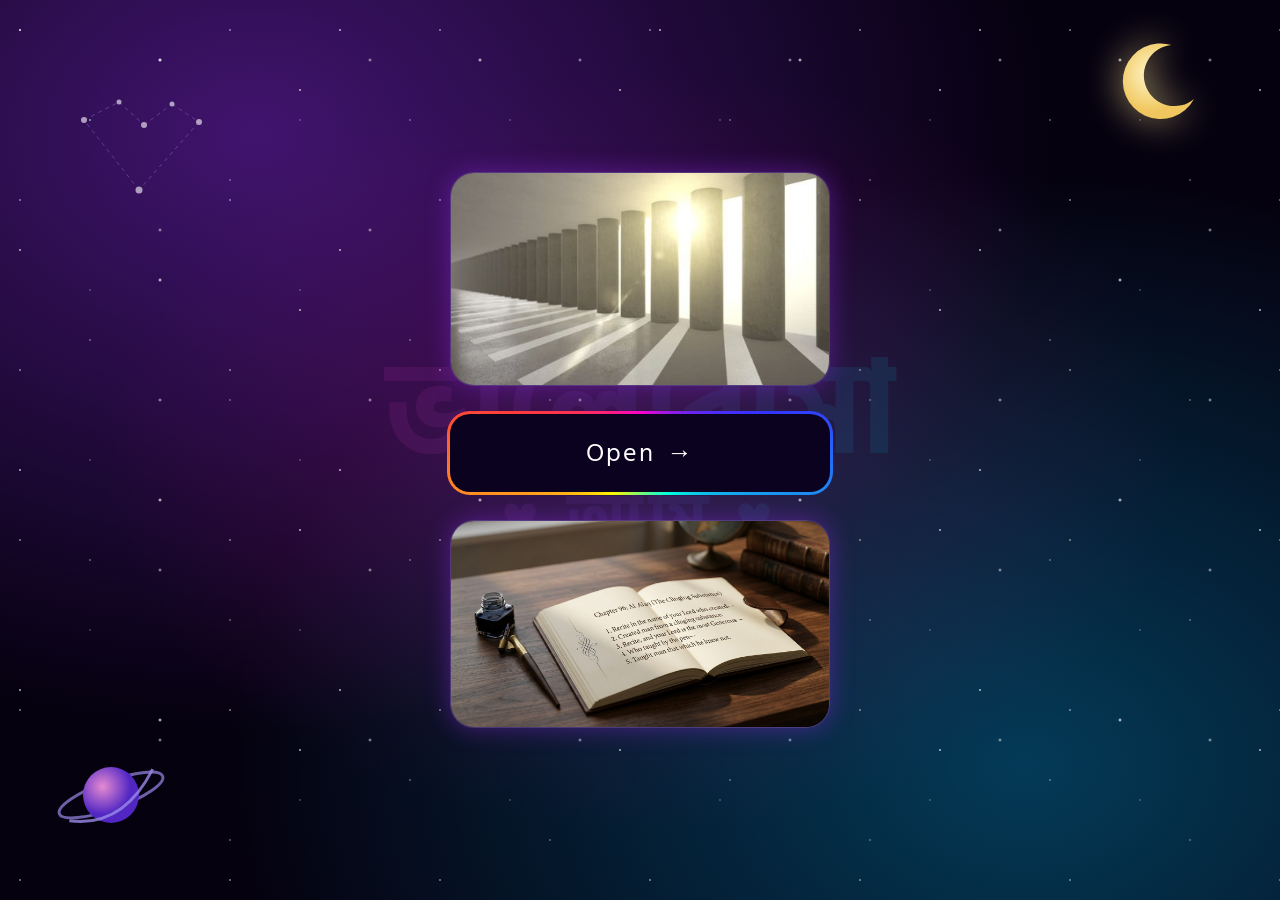
==== commit 7d9989e6: "Update index.html" ====
--- a/index.html
+++ b/index.html
@@ -4,6 +4,7 @@
 <meta charset="UTF-8">
 <meta name="viewport" content="width=device-width, initial-scale=1">
 <title>মহাজাগতিক</title>
+<link href="https://fonts.googleapis.com/css2?family=Hind+Siliguri:wght@300;500;700&display=swap" rel="stylesheet">
 <style>
   @property --angle { syntax: "<angle>"; initial-value: 0deg; inherits: false; }
 
@@ -11,23 +12,21 @@
 
   body {
     min-height: 100vh;
-    display: flex;
-    justify-content: center;
-    align-items: center;
+    display: flex; justify-content: center; align-items: center;
     padding: 20px;
     color: #fff;
+    font-family: "Hind Siliguri", sans-serif;
     background:
       radial-gradient(ellipse at 20% 15%, rgba(138,43,226,.45), transparent 55%),
       radial-gradient(ellipse at 80% 85%, rgba(0,191,255,.30), transparent 55%),
-      radial-gradient(ellipse at 50% 50%, rgba(255,20,147,.15), transparent 60%),
+      radial-gradient(ellipse at 50% 50%, rgba(255,20,147,.18), transparent 60%),
       #05010f;
     overflow-x: hidden;
   }
 
-  /* তারা */
+  /* ---------- তারা ---------- */
   .stars, .stars::after {
-    content: "";
-    position: fixed; inset: 0;
+    content: ""; position: fixed; inset: 0;
     background-image:
       radial-gradient(1.5px 1.5px at 20px 30px, #fff, transparent),
       radial-gradient(1px 1px at 90px 120px, #cfe, transparent),
@@ -36,65 +35,108 @@
       radial-gradient(1.5px 1.5px at 300px 90px, #fff, transparent);
     background-size: 320px 220px;
     animation: twinkle 4s ease-in-out infinite alternate;
-    pointer-events: none;
-    z-index: 0;
+    pointer-events: none; z-index: 0;
   }
   .stars::after { background-size: 210px 170px; animation-delay: 2s; opacity: .7; }
   @keyframes twinkle { from { opacity: .3; } to { opacity: 1; } }
 
+  /* ---------- ব্যাকগ্রাউন্ড আর্ট ---------- */
+  .art { position: fixed; inset: 0; pointer-events: none; z-index: 0; overflow: hidden; }
+
+  /* মাঝখানে বড় ঝাপসা লেখা */
+  .watermark {
+    position: absolute; top: 50%; left: 50%;
+    transform: translate(-50%, -50%);
+    text-align: center; white-space: nowrap;
+    font-weight: 700; font-size: clamp(3rem, 16vw, 8rem);
+    line-height: 1.1;
+    background: linear-gradient(90deg, #ff4fd8, #7b61ff, #00e5ff);
+    -webkit-background-clip: text; background-clip: text;
+    color: transparent; opacity: .09;
+    animation: breathe 7s ease-in-out infinite;
+  }
+  .watermark small { display: block; font-size: .5em; letter-spacing: 6px; }
+  @keyframes breathe { 50% { opacity: .17; transform: translate(-50%, -50%) scale(1.04); } }
+
+  /* চাঁদ */
+  .moon { position: absolute; top: 4%; right: 6%; width: 90px;
+    filter: drop-shadow(0 0 18px rgba(255,230,150,.7));
+    animation: float 8s ease-in-out infinite; }
+  /* গ্রহ */
+  .planet { position: absolute; bottom: 5%; left: 4%; width: 120px; opacity: .9;
+    animation: float 10s ease-in-out infinite reverse; }
+  /* নক্ষত্রমণ্ডল */
+  .constellation { position: absolute; top: 10%; left: 5%; width: 150px; opacity: .6; }
+  .constellation line { stroke: rgba(200,170,255,.5); stroke-width: 1; stroke-dasharray: 4 4; }
+  .constellation circle { fill: #fff; animation: twinkle 2s ease-in-out infinite alternate; }
+
+  @keyframes float { 50% { transform: translateY(-14px); } }
+
+  /* উল্কা */
+  .shooting {
+    position: absolute; width: 130px; height: 2px;
+    background: linear-gradient(90deg, #fff, transparent);
+    transform: rotate(-35deg); opacity: 0;
+    animation: shoot 6s linear infinite;
+  }
+  .shooting:nth-child(2) { animation-delay: 3s; }
+  @keyframes shoot {
+    0%   { opacity: 0; transform: translate(0,0) rotate(-35deg); }
+    5%   { opacity: 1; }
+    20%  { opacity: 0; transform: translate(-380px, 270px) rotate(-35deg); }
+    100% { opacity: 0; }
+  }
+
+  /* ভেসে ওঠা লেখা ও প্রতীক (JS দিয়ে তৈরি হবে) */
+  .floater {
+    position: absolute; bottom: -60px;
+    white-space: nowrap; opacity: 0;
+    text-shadow: 0 0 12px currentColor;
+    animation: rise linear infinite;
+  }
+  @keyframes rise {
+    0%   { transform: translateY(0) rotate(-6deg); opacity: 0; }
+    10%  { opacity: .85; }
+    90%  { opacity: .6; }
+    100% { transform: translateY(-115vh) rotate(8deg); opacity: 0; }
+  }
+
+  /* ---------- মূল লেআউট ---------- */
   .container {
     position: relative; z-index: 1;
     width: 100%; max-width: 380px;
-    display: flex; flex-direction: column;
-    gap: 28px;
-  }
-
+    display: flex; flex-direction: column; gap: 28px;
+  }
   .card {
-    border-radius: 24px;
-    overflow: hidden;
+    border-radius: 24px; overflow: hidden;
     border: 1px solid rgba(180,140,255,.35);
     box-shadow: 0 0 25px rgba(138,43,226,.45), inset 0 0 20px rgba(255,255,255,.05);
     background: rgba(20,5,40,.5);
     backdrop-filter: blur(6px);
   }
   .card img { display: block; width: 100%; height: auto; }
-
-  /* উপরের ছবি - ভাসমান ভাব */
   .top { animation: float 6s ease-in-out infinite; }
-  @keyframes float { 50% { transform: translateY(-8px); } }
-
-  /* Open বাটন - টিপটিপ রঙিন বর্ডার */
+
   .open-btn {
     position: relative;
     display: flex; justify-content: center; align-items: center; gap: 12px;
-    padding: 18px;
-    font-size: 1.6rem;
-    letter-spacing: 2px;
-    text-decoration: none;
-    color: #fff;
-    border-radius: 20px;
-    background: #0b0220;
-    z-index: 0;
+    padding: 18px; font-size: 1.6rem; letter-spacing: 2px;
+    text-decoration: none; color: #fff;
+    border-radius: 20px; background: #0b0220; z-index: 0;
   }
   .open-btn::before {
-    content: "";
-    position: absolute; inset: -3px;
-    border-radius: 23px;
+    content: ""; position: absolute; inset: -3px; border-radius: 23px;
     background: conic-gradient(from var(--angle),
       #ff00cc, #3333ff, #00ffe0, #fff700, #ff3b3b, #ff00cc);
     z-index: -2;
     animation: spin 3s linear infinite, blink 1.2s ease-in-out infinite;
   }
   .open-btn::after {
-    content: "";
-    position: absolute; inset: 0;
-    border-radius: 20px;
-    background: #0b0220;
-    z-index: -1;
+    content: ""; position: absolute; inset: 0; border-radius: 20px;
+    background: #0b0220; z-index: -1;
   }
   @keyframes spin  { to { --angle: 360deg; } }
   @keyframes blink { 50% { opacity: .35; filter: blur(2px); } }
-
   .open-btn .arrow { transition: transform .3s; }
   .open-btn:hover .arrow { transform: translateX(8px); }
   .open-btn:active { transform: scale(.97); }
@@ -103,12 +145,51 @@
 <body>
   <div class="stars"></div>
 
+  <!-- ব্যাকগ্রাউন্ড আর্ট -->
+  <div class="art" id="art">
+    <div class="watermark">ভালোবাসা<small>♥ আমি ♥</small></div>
+
+    <!-- চাঁদ -->
+    <svg class="moon" viewBox="0 0 100 100">
+      <defs>
+        <radialGradient id="mg" cx="40%" cy="40%">
+          <stop offset="0" stop-color="#fff7cc"/><stop offset="1" stop-color="#f0c75e"/>
+        </radialGradient>
+      </defs>
+      <path d="M65 10 A42 42 0 1 0 90 70 A34 34 0 1 1 65 10 Z" fill="url(#mg)"/>
+    </svg>
+
+    <!-- আংটিওয়ালা গ্রহ -->
+    <svg class="planet" viewBox="0 0 120 120">
+      <defs>
+        <radialGradient id="pg" cx="35%" cy="35%">
+          <stop offset="0" stop-color="#ff9ae8"/><stop offset="1" stop-color="#5a2bd8"/>
+        </radialGradient>
+      </defs>
+      <ellipse cx="60" cy="60" rx="55" ry="14" fill="none" stroke="#a9f" stroke-width="3" transform="rotate(-20 60 60)" opacity=".7"/>
+      <circle cx="60" cy="60" r="28" fill="url(#pg)"/>
+      <path d="M12 70 Q60 95 108 50" fill="none" stroke="#a9f" stroke-width="3" opacity=".8" transform="rotate(-20 60 60)"/>
+    </svg>
+
+    <!-- নক্ষত্রমণ্ডল (হৃদয়ের মত ছড়ানো) -->
+    <svg class="constellation" viewBox="0 0 150 110">
+      <line x1="20" y1="30" x2="55" y2="12"/><line x1="55" y1="12" x2="80" y2="35"/>
+      <line x1="80" y1="35" x2="108" y2="14"/><line x1="108" y1="14" x2="135" y2="32"/>
+      <line x1="135" y1="32" x2="75" y2="100"/><line x1="75" y1="100" x2="20" y2="30"/>
+      <circle cx="20" cy="30" r="3"/><circle cx="55" cy="12" r="2.5"/><circle cx="80" cy="35" r="3"/>
+      <circle cx="108" cy="14" r="2.5"/><circle cx="135" cy="32" r="3"/><circle cx="75" cy="100" r="3.5"/>
+    </svg>
+
+    <div class="shooting" style="top:8%; right:15%"></div>
+    <div class="shooting" style="top:30%; right:45%"></div>
+  </div>
+
   <main class="container">
     <div class="card top">
       <img src="p1.jpg" alt="ছবি ১">
     </div>
 
-    <!-- পরে নতুন পেজের লিংক এখানে বসাবেন: href="next.html" -->
+    <!-- পরে নতুন পেজের লিংক: href="next.html" -->
     <a class="open-btn" href="#">
       <span>Open</span><span class="arrow">→</span>
     </a>
@@ -117,5 +198,27 @@
       <img src="p2.jpg" alt="ছবি ২">
     </div>
   </main>
+
+<script>
+  // ভেসে ওঠা লেখা ও প্রতীক — এখানে নিজের পছন্দের শব্দ যোগ/বদল করতে পারবেন
+  const items = [
+    "ভালোবাসা", "আমি", "তুমি", "আবেগ", "রহস্য", "অনন্ত",
+    "♥", "♡", "✦", "✧", "☾", "∞", "★", "❤", "☄", "ইতি", "স্বপ্ন", "মহাবিশ্ব"
+  ];
+  const colors = ["#ff6ad5", "#c774e8", "#94d0ff", "#ad8cff", "#8795e8", "#00ffe0", "#ffd1f0"];
+  const art = document.getElementById("art");
+
+  for (let i = 0; i < 26; i++) {
+    const el = document.createElement("span");
+    el.className = "floater";
+    el.textContent = items[Math.floor(Math.random() * items.length)];
+    el.style.left = Math.random() * 95 + "vw";
+    el.style.fontSize = (14 + Math.random() * 26) + "px";
+    el.style.color = colors[Math.floor(Math.random() * colors.length)];
+    el.style.animationDuration = (12 + Math.random() * 16) + "s";
+    el.style.animationDelay = (-Math.random() * 25) + "s";
+    art.appendChild(el);
+  }
+</script>
 </body>
 </html>
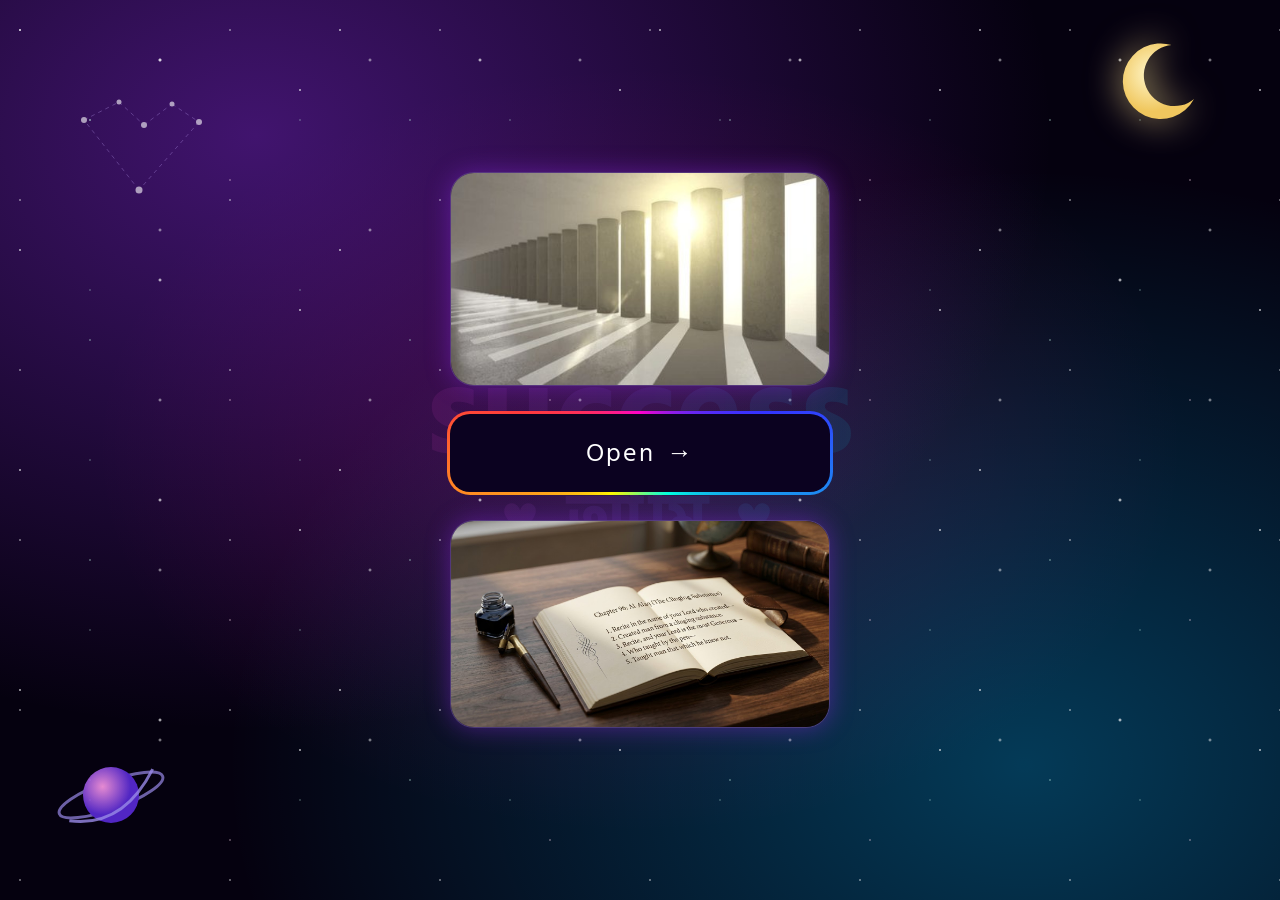
==== commit b4fbaf51: "Update index.html" ====
--- a/index.html
+++ b/index.html
@@ -147,7 +147,7 @@
 
   <!-- ব্যাকগ্রাউন্ড আর্ট -->
   <div class="art" id="art">
-    <div class="watermark">ভালোবাসা<small>♥ আমি ♥</small></div>
+    <div class="watermark">success<small>♥ আমি ♥</small></div>
 
     <!-- চাঁদ -->
     <svg class="moon" viewBox="0 0 100 100">
